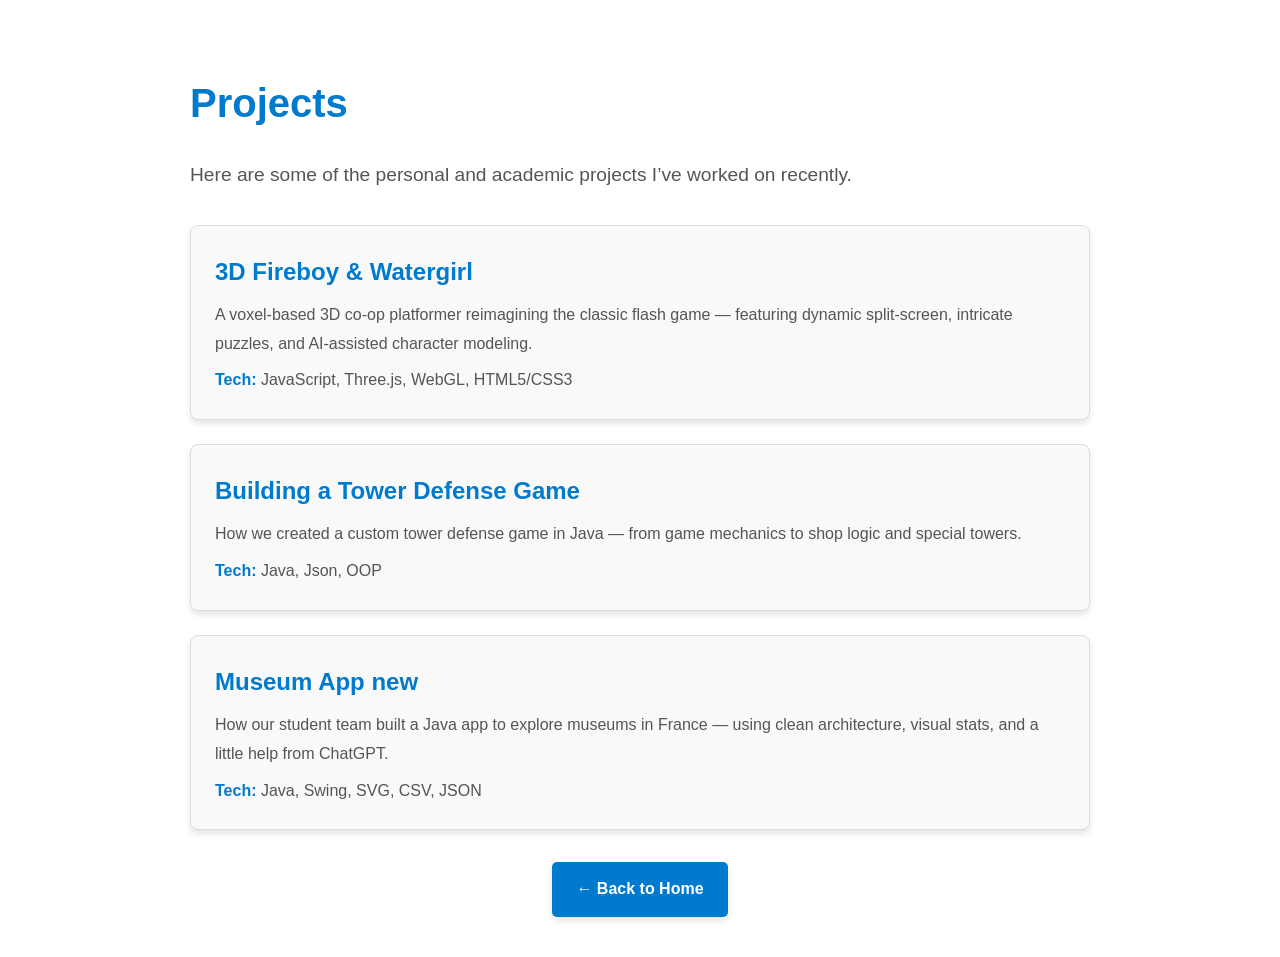
==== projects/index.html @ e8e79b20 "Updates" ====
<!DOCTYPE html><html lang="en"><head><meta charSet="utf-8"/><meta http-equiv="x-ua-compatible" content="ie=edge"/><meta name="viewport" content="width=device-width, initial-scale=1, shrink-to-fit=no"/><meta name="generator" content="Gatsby 5.14.5"/><style>.gatsby-image-wrapper{position:relative;overflow:hidden}.gatsby-image-wrapper picture.object-fit-polyfill{position:static!important}.gatsby-image-wrapper img{bottom:0;height:100%;left:0;margin:0;max-width:none;padding:0;position:absolute;right:0;top:0;width:100%;object-fit:cover}.gatsby-image-wrapper [data-main-image]{opacity:0;transform:translateZ(0);transition:opacity .25s linear;will-change:opacity}.gatsby-image-wrapper-constrained{display:inline-block;vertical-align:top}</style><noscript><style>.gatsby-image-wrapper noscript [data-main-image]{opacity:1!important}.gatsby-image-wrapper [data-placeholder-image]{opacity:0!important}</style></noscript><script type="module">const e="undefined"!=typeof HTMLImageElement&&"loading"in HTMLImageElement.prototype;e&&document.body.addEventListener("load",(function(e){const t=e.target;if(void 0===t.dataset.mainImage)return;if(void 0===t.dataset.gatsbyImageSsr)return;let a=null,n=t;for(;null===a&&n;)void 0!==n.parentNode.dataset.gatsbyImageWrapper&&(a=n.parentNode),n=n.parentNode;const o=a.querySelector("[data-placeholder-image]"),r=new Image;r.src=t.currentSrc,r.decode().catch((()=>{})).then((()=>{t.style.opacity=1,o&&(o.style.opacity=0,o.style.transition="opacity 500ms linear")}))}),!0);</script></head><body><div id="___gatsby"><div style="outline:none" tabindex="-1" id="gatsby-focus-wrapper"><main style="padding:2rem;font-family:sans-serif;max-width:900px;margin:auto;line-height:1.8"><h1 style="color:#007acc;font-size:2.5rem;margin-bottom:1rem">Projects</h1><p style="font-size:1.2rem;color:#555">Here are some of the personal and academic projects I’ve worked on recently.</p><div style="display:grid;gap:1.5rem;margin-top:2rem"><div style="border:1px solid #ddd;padding:1.5rem;border-radius:8px;background-color:#f9f9f9;box-shadow:0 4px 6px rgba(0, 0, 0, 0.1)"><h2 style="margin:0 0 0.5rem 0;font-size:1.5rem;color:#333"><a style="color:#007acc;text-decoration:none" href="/MTahaBlog/projects/3d-fireboy-and-watergirl-game/">3D Fireboy &amp; Watergirl</a></h2><p style="margin:0 0 0.5rem 0;font-size:1rem;color:#555">A voxel-based 3D co-op platformer reimagining the classic flash game — featuring dynamic split-screen, intricate puzzles, and AI-assisted character modeling.</p><p style="margin:0;color:#555"><strong style="color:#007acc">Tech:</strong> <!-- -->JavaScript, Three.js, WebGL, HTML5/CSS3</p></div><div style="border:1px solid #ddd;padding:1.5rem;border-radius:8px;background-color:#f9f9f9;box-shadow:0 4px 6px rgba(0, 0, 0, 0.1)"><h2 style="margin:0 0 0.5rem 0;font-size:1.5rem;color:#333"><a style="color:#007acc;text-decoration:none" href="/MTahaBlog/projects/tower-defense-game/">Building a Tower Defense Game</a></h2><p style="margin:0 0 0.5rem 0;font-size:1rem;color:#555">How we created a custom tower defense game in Java — from game mechanics to shop logic and special towers.</p><p style="margin:0;color:#555"><strong style="color:#007acc">Tech:</strong> <!-- -->Java, Json, OOP</p></div><div style="border:1px solid #ddd;padding:1.5rem;border-radius:8px;background-color:#f9f9f9;box-shadow:0 4px 6px rgba(0, 0, 0, 0.1)"><h2 style="margin:0 0 0.5rem 0;font-size:1.5rem;color:#333"><a style="color:#007acc;text-decoration:none" href="/MTahaBlog/projects/museum-app/">Museum App new</a></h2><p style="margin:0 0 0.5rem 0;font-size:1rem;color:#555">How our student team built a Java app to explore museums in France — using clean architecture, visual stats, and a little help from ChatGPT.</p><p style="margin:0;color:#555"><strong style="color:#007acc">Tech:</strong> <!-- -->Java, Swing, SVG, CSV, JSON</p></div></div><div style="text-align:center;margin-top:2rem"><a style="display:inline-block;padding:0.8rem 1.5rem;background-color:#007acc;color:#fff;text-decoration:none;border-radius:5px;font-size:1rem;font-weight:bold;transition:background-color 0.3s;box-shadow:0 4px 6px rgba(0, 0, 0, 0.1);:hover:[object Object]" href="/MTahaBlog/">← Back to Home</a></div></main></div><div id="gatsby-announcer" style="position:absolute;top:0;width:1px;height:1px;padding:0;overflow:hidden;clip:rect(0, 0, 0, 0);white-space:nowrap;border:0" aria-live="assertive" aria-atomic="true"></div></div><script id="gatsby-script-loader">/*<![CDATA[*/window.pagePath="/projects/";/*]]>*/</script><!-- slice-start id="_gatsby-scripts-1" -->
          <script
            id="gatsby-chunk-mapping"
          >
            window.___chunkMapping="{\"app\":[\"/app-06039b76f3c8d94aa378.js\"],\"component---src-pages-404-js\":[\"/component---src-pages-404-js-4e16c7e86969d6df8158.js\"],\"component---src-pages-about-js\":[\"/component---src-pages-about-js-e5441fff9910c4d4d1d8.js\"],\"component---src-pages-blog-js\":[\"/component---src-pages-blog-js-99ca91d8c488b070c385.js\"],\"component---src-pages-index-js\":[\"/component---src-pages-index-js-7293c6671cc7292d67de.js\"],\"component---src-pages-page-2-js\":[\"/component---src-pages-page-2-js-414cb0735f205438359d.js\"],\"component---src-pages-projects-js\":[\"/component---src-pages-projects-js-39b68b88ad4941cbd9ff.js\"],\"component---src-pages-using-ssr-js\":[\"/component---src-pages-using-ssr-js-9c5a9ae72324aadb8905.js\"],\"component---src-pages-using-typescript-tsx\":[\"/component---src-pages-using-typescript-tsx-aea66a29be0e63e2f063.js\"],\"component---src-templates-blog-post-js\":[\"/component---src-templates-blog-post-js-712135fd91004b54e7e4.js\"],\"component---src-templates-project-post-js\":[\"/component---src-templates-project-post-js-b0d389a9d7d764b2d6cb.js\"]}";
          </script>
        <script>window.___webpackCompilationHash="2162384c38aea7c5d8d5";</script><script src="/MTahaBlog/webpack-runtime-430f25ab8c3e5f5854ce.js" async></script><script src="/MTahaBlog/framework-f11658f6be33b675e763.js" async></script><script src="/MTahaBlog/app-06039b76f3c8d94aa378.js" async></script><!-- slice-end id="_gatsby-scripts-1" --></body></html>
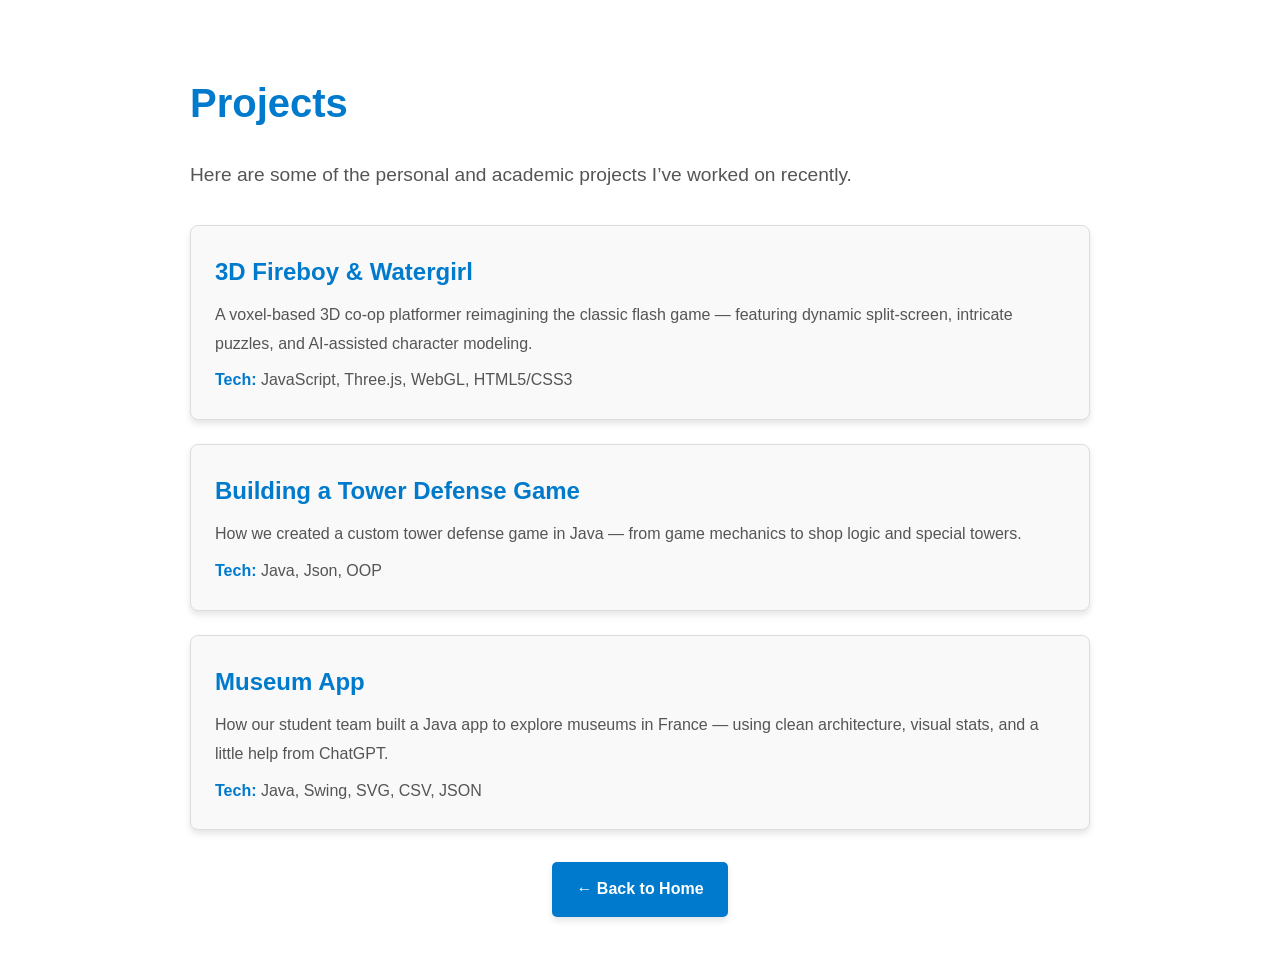
==== commit 684a92fe: "Updates" ====
--- a/projects/index.html
+++ b/projects/index.html
@@ -1,4 +1,4 @@
-<!DOCTYPE html><html lang="en"><head><meta charSet="utf-8"/><meta http-equiv="x-ua-compatible" content="ie=edge"/><meta name="viewport" content="width=device-width, initial-scale=1, shrink-to-fit=no"/><meta name="generator" content="Gatsby 5.14.5"/><style>.gatsby-image-wrapper{position:relative;overflow:hidden}.gatsby-image-wrapper picture.object-fit-polyfill{position:static!important}.gatsby-image-wrapper img{bottom:0;height:100%;left:0;margin:0;max-width:none;padding:0;position:absolute;right:0;top:0;width:100%;object-fit:cover}.gatsby-image-wrapper [data-main-image]{opacity:0;transform:translateZ(0);transition:opacity .25s linear;will-change:opacity}.gatsby-image-wrapper-constrained{display:inline-block;vertical-align:top}</style><noscript><style>.gatsby-image-wrapper noscript [data-main-image]{opacity:1!important}.gatsby-image-wrapper [data-placeholder-image]{opacity:0!important}</style></noscript><script type="module">const e="undefined"!=typeof HTMLImageElement&&"loading"in HTMLImageElement.prototype;e&&document.body.addEventListener("load",(function(e){const t=e.target;if(void 0===t.dataset.mainImage)return;if(void 0===t.dataset.gatsbyImageSsr)return;let a=null,n=t;for(;null===a&&n;)void 0!==n.parentNode.dataset.gatsbyImageWrapper&&(a=n.parentNode),n=n.parentNode;const o=a.querySelector("[data-placeholder-image]"),r=new Image;r.src=t.currentSrc,r.decode().catch((()=>{})).then((()=>{t.style.opacity=1,o&&(o.style.opacity=0,o.style.transition="opacity 500ms linear")}))}),!0);</script></head><body><div id="___gatsby"><div style="outline:none" tabindex="-1" id="gatsby-focus-wrapper"><main style="padding:2rem;font-family:sans-serif;max-width:900px;margin:auto;line-height:1.8"><h1 style="color:#007acc;font-size:2.5rem;margin-bottom:1rem">Projects</h1><p style="font-size:1.2rem;color:#555">Here are some of the personal and academic projects I’ve worked on recently.</p><div style="display:grid;gap:1.5rem;margin-top:2rem"><div style="border:1px solid #ddd;padding:1.5rem;border-radius:8px;background-color:#f9f9f9;box-shadow:0 4px 6px rgba(0, 0, 0, 0.1)"><h2 style="margin:0 0 0.5rem 0;font-size:1.5rem;color:#333"><a style="color:#007acc;text-decoration:none" href="/MTahaBlog/projects/3d-fireboy-and-watergirl-game/">3D Fireboy &amp; Watergirl</a></h2><p style="margin:0 0 0.5rem 0;font-size:1rem;color:#555">A voxel-based 3D co-op platformer reimagining the classic flash game — featuring dynamic split-screen, intricate puzzles, and AI-assisted character modeling.</p><p style="margin:0;color:#555"><strong style="color:#007acc">Tech:</strong> <!-- -->JavaScript, Three.js, WebGL, HTML5/CSS3</p></div><div style="border:1px solid #ddd;padding:1.5rem;border-radius:8px;background-color:#f9f9f9;box-shadow:0 4px 6px rgba(0, 0, 0, 0.1)"><h2 style="margin:0 0 0.5rem 0;font-size:1.5rem;color:#333"><a style="color:#007acc;text-decoration:none" href="/MTahaBlog/projects/tower-defense-game/">Building a Tower Defense Game</a></h2><p style="margin:0 0 0.5rem 0;font-size:1rem;color:#555">How we created a custom tower defense game in Java — from game mechanics to shop logic and special towers.</p><p style="margin:0;color:#555"><strong style="color:#007acc">Tech:</strong> <!-- -->Java, Json, OOP</p></div><div style="border:1px solid #ddd;padding:1.5rem;border-radius:8px;background-color:#f9f9f9;box-shadow:0 4px 6px rgba(0, 0, 0, 0.1)"><h2 style="margin:0 0 0.5rem 0;font-size:1.5rem;color:#333"><a style="color:#007acc;text-decoration:none" href="/MTahaBlog/projects/museum-app/">Museum App new</a></h2><p style="margin:0 0 0.5rem 0;font-size:1rem;color:#555">How our student team built a Java app to explore museums in France — using clean architecture, visual stats, and a little help from ChatGPT.</p><p style="margin:0;color:#555"><strong style="color:#007acc">Tech:</strong> <!-- -->Java, Swing, SVG, CSV, JSON</p></div></div><div style="text-align:center;margin-top:2rem"><a style="display:inline-block;padding:0.8rem 1.5rem;background-color:#007acc;color:#fff;text-decoration:none;border-radius:5px;font-size:1rem;font-weight:bold;transition:background-color 0.3s;box-shadow:0 4px 6px rgba(0, 0, 0, 0.1);:hover:[object Object]" href="/MTahaBlog/">← Back to Home</a></div></main></div><div id="gatsby-announcer" style="position:absolute;top:0;width:1px;height:1px;padding:0;overflow:hidden;clip:rect(0, 0, 0, 0);white-space:nowrap;border:0" aria-live="assertive" aria-atomic="true"></div></div><script id="gatsby-script-loader">/*<![CDATA[*/window.pagePath="/projects/";/*]]>*/</script><!-- slice-start id="_gatsby-scripts-1" -->
+<!DOCTYPE html><html lang="en"><head><meta charSet="utf-8"/><meta http-equiv="x-ua-compatible" content="ie=edge"/><meta name="viewport" content="width=device-width, initial-scale=1, shrink-to-fit=no"/><meta name="generator" content="Gatsby 5.14.5"/><style>.gatsby-image-wrapper{position:relative;overflow:hidden}.gatsby-image-wrapper picture.object-fit-polyfill{position:static!important}.gatsby-image-wrapper img{bottom:0;height:100%;left:0;margin:0;max-width:none;padding:0;position:absolute;right:0;top:0;width:100%;object-fit:cover}.gatsby-image-wrapper [data-main-image]{opacity:0;transform:translateZ(0);transition:opacity .25s linear;will-change:opacity}.gatsby-image-wrapper-constrained{display:inline-block;vertical-align:top}</style><noscript><style>.gatsby-image-wrapper noscript [data-main-image]{opacity:1!important}.gatsby-image-wrapper [data-placeholder-image]{opacity:0!important}</style></noscript><script type="module">const e="undefined"!=typeof HTMLImageElement&&"loading"in HTMLImageElement.prototype;e&&document.body.addEventListener("load",(function(e){const t=e.target;if(void 0===t.dataset.mainImage)return;if(void 0===t.dataset.gatsbyImageSsr)return;let a=null,n=t;for(;null===a&&n;)void 0!==n.parentNode.dataset.gatsbyImageWrapper&&(a=n.parentNode),n=n.parentNode;const o=a.querySelector("[data-placeholder-image]"),r=new Image;r.src=t.currentSrc,r.decode().catch((()=>{})).then((()=>{t.style.opacity=1,o&&(o.style.opacity=0,o.style.transition="opacity 500ms linear")}))}),!0);</script></head><body><div id="___gatsby"><div style="outline:none" tabindex="-1" id="gatsby-focus-wrapper"><main style="padding:2rem;font-family:sans-serif;max-width:900px;margin:auto;line-height:1.8"><h1 style="color:#007acc;font-size:2.5rem;margin-bottom:1rem">Projects</h1><p style="font-size:1.2rem;color:#555">Here are some of the personal and academic projects I’ve worked on recently.</p><div style="display:grid;gap:1.5rem;margin-top:2rem"><div style="border:1px solid #ddd;padding:1.5rem;border-radius:8px;background-color:#f9f9f9;box-shadow:0 4px 6px rgba(0, 0, 0, 0.1)"><h2 style="margin:0 0 0.5rem 0;font-size:1.5rem;color:#333"><a style="color:#007acc;text-decoration:none" href="/MTahaBlog/projects/3d-fireboy-and-watergirl-game/">3D Fireboy &amp; Watergirl</a></h2><p style="margin:0 0 0.5rem 0;font-size:1rem;color:#555">A voxel-based 3D co-op platformer reimagining the classic flash game — featuring dynamic split-screen, intricate puzzles, and AI-assisted character modeling.</p><p style="margin:0;color:#555"><strong style="color:#007acc">Tech:</strong> <!-- -->JavaScript, Three.js, WebGL, HTML5/CSS3</p></div><div style="border:1px solid #ddd;padding:1.5rem;border-radius:8px;background-color:#f9f9f9;box-shadow:0 4px 6px rgba(0, 0, 0, 0.1)"><h2 style="margin:0 0 0.5rem 0;font-size:1.5rem;color:#333"><a style="color:#007acc;text-decoration:none" href="/MTahaBlog/projects/tower-defense-game/">Building a Tower Defense Game</a></h2><p style="margin:0 0 0.5rem 0;font-size:1rem;color:#555">How we created a custom tower defense game in Java — from game mechanics to shop logic and special towers.</p><p style="margin:0;color:#555"><strong style="color:#007acc">Tech:</strong> <!-- -->Java, Json, OOP</p></div><div style="border:1px solid #ddd;padding:1.5rem;border-radius:8px;background-color:#f9f9f9;box-shadow:0 4px 6px rgba(0, 0, 0, 0.1)"><h2 style="margin:0 0 0.5rem 0;font-size:1.5rem;color:#333"><a style="color:#007acc;text-decoration:none" href="/MTahaBlog/projects/museum-app/">Museum App</a></h2><p style="margin:0 0 0.5rem 0;font-size:1rem;color:#555">How our student team built a Java app to explore museums in France — using clean architecture, visual stats, and a little help from ChatGPT.</p><p style="margin:0;color:#555"><strong style="color:#007acc">Tech:</strong> <!-- -->Java, Swing, SVG, CSV, JSON</p></div></div><div style="text-align:center;margin-top:2rem"><a style="display:inline-block;padding:0.8rem 1.5rem;background-color:#007acc;color:#fff;text-decoration:none;border-radius:5px;font-size:1rem;font-weight:bold;transition:background-color 0.3s;box-shadow:0 4px 6px rgba(0, 0, 0, 0.1);:hover:[object Object]" href="/MTahaBlog/">← Back to Home</a></div></main></div><div id="gatsby-announcer" style="position:absolute;top:0;width:1px;height:1px;padding:0;overflow:hidden;clip:rect(0, 0, 0, 0);white-space:nowrap;border:0" aria-live="assertive" aria-atomic="true"></div></div><script id="gatsby-script-loader">/*<![CDATA[*/window.pagePath="/projects/";/*]]>*/</script><!-- slice-start id="_gatsby-scripts-1" -->
           <script
             id="gatsby-chunk-mapping"
           >
